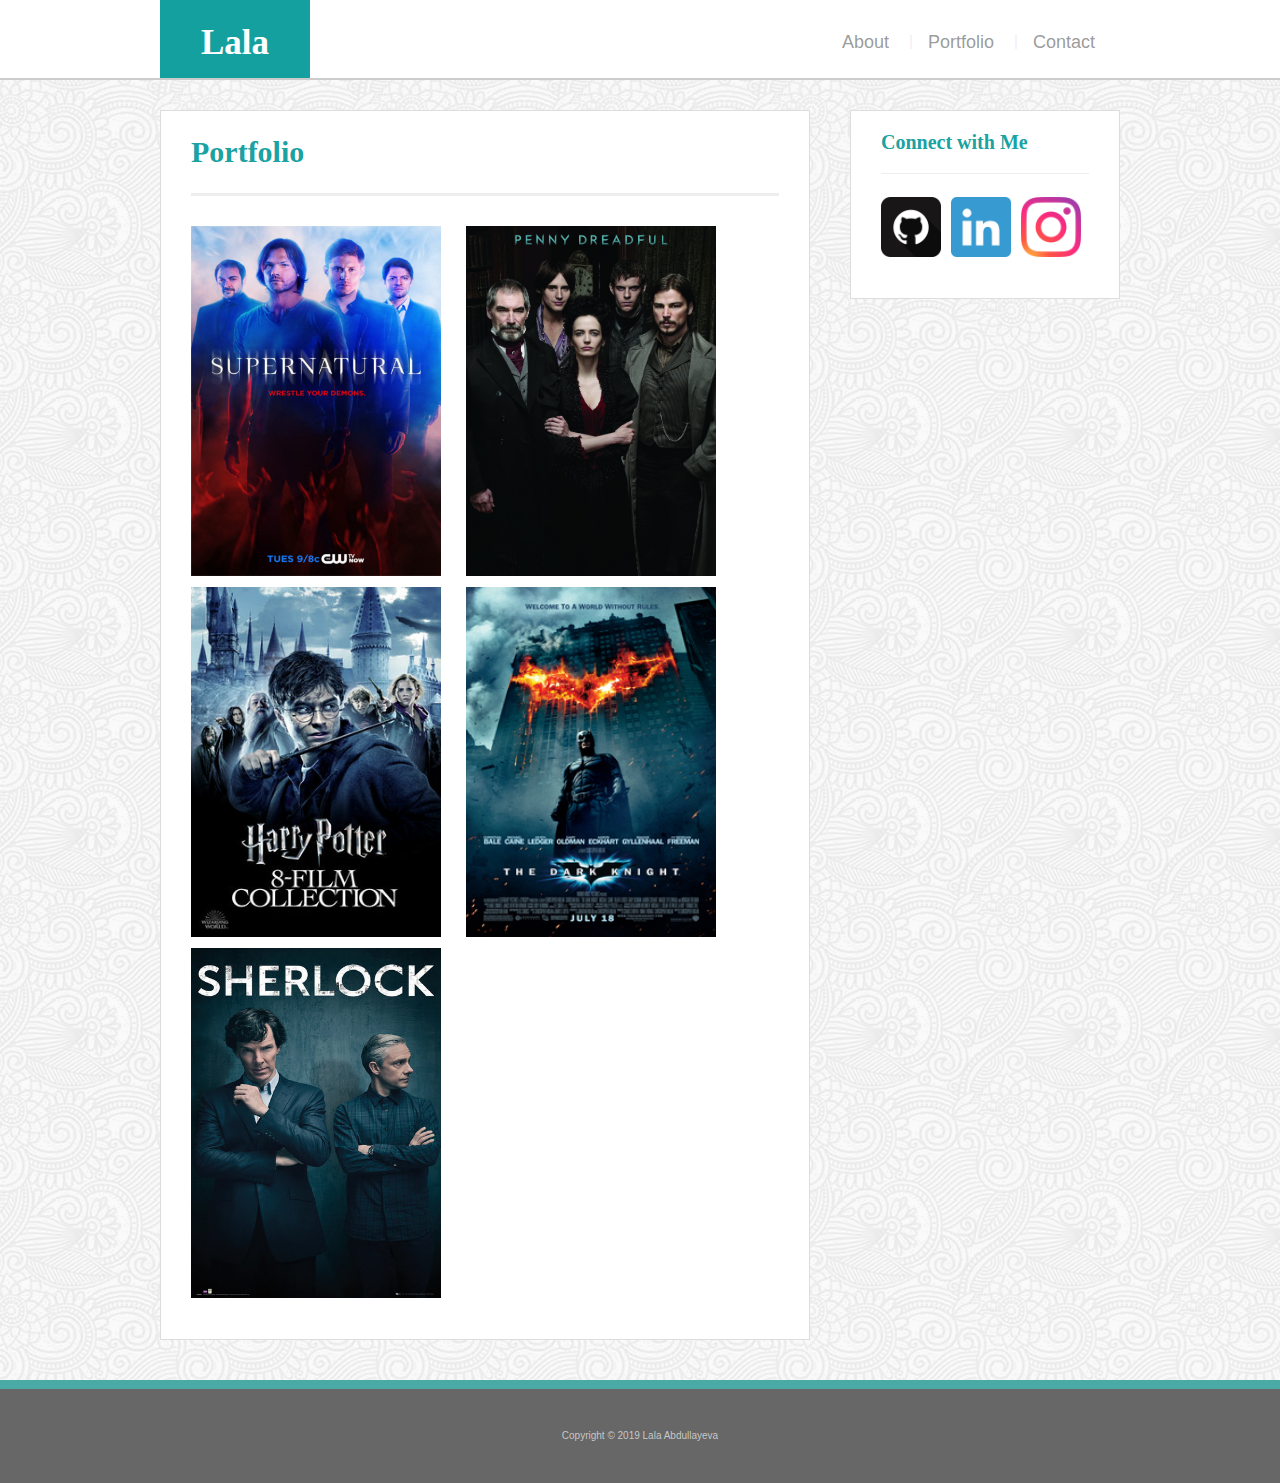
==== portfolio.html @ f46c1180 "initial commit" ====
<!DOCTYPE html>
<html lang="en">

<head>
    <meta charset="UTF-8">
    <meta name="viewport" content="width=device-width, initial-scale=1.0">
    <meta http-equiv="X-UA-Compatible" content="ie=edge">

    <link rel="stylesheet" type="text/css" href="assets/css/reset.css">
    <link rel="stylesheet" type="text/css" href="assets/css/style.css">


    <title>Lala | Portfolio</title>

</head>

<body>

    <header id="header">
        <div class="container">
            <a href="index.html"><h1 id="logo">Lala</h1></a>
            <nav>
                <a href="index.html">About <p id="pipe">|</p> </a>
                <a href="portfolio.html">Portfolio <p id="pipe">|</p> </a>
                <a href="contact.html">Contact</a>
            </nav>
        </div>
    </header>


    <div id="main-container" class="container">
            <section class="main-section">
               <div class="page-header">
                 <h3>Portfolio</h3>
                 <img src="assets/images/spn.png" width=250px height=350>
                 <img src="assets/images/PD.jpg" width=250px height=350>
                 <img src="assets/images/HP.jpg" width=250px height=350>
                 <img src="assets/images/dk.jpg" width=250px height=350>
                 <img src="assets/images/SL.jpg" width=250px height=350>
               </div>
        

            </section>
        
            <section class="sidebar">
              <div id="connect">
                <div class="page-header">
                <h4>Connect with Me</h4>
              </div>
        
                <a href="http://github.com"><img src="assets/images/github.png" class="social" alt="GitHub" /></a>
                <a href="http://linkedin.com"><img src="assets/images/linkedin.png" class="social" alt="LinkedIn" /></a>
                <a href="http://instagram.com"><img src="assets/images/instagram.png" class="social" alt="Instagram" /></a>
              </div>
            </section>
          </div>


          <footer>
            <div class="container">
              Copyright &copy; 2019 Lala Abdullayeva
            </div>
          </footer>

</body>

</html>
---- assets/css/style.css ----
body {
  font-family: Arial, "Helvetica Neue", Helvetica, sans-serif;
  font-size: 18px;
  line-height: 34px;
  background: url("../images/full-bloom.png");
}

* {
  box-sizing: border-box;
}

.container {
  width: 100%;
  max-width: 960px;
  margin: 0 auto;
  clear: both;
}

#header {
  position: fixed;
  /* z-index: 99; */
  width: 100%;
  height: 80px;
  /* margin: 0 0 30px; */
  /* overflow: auto; */
  color:white;
  background: white;
  border-bottom: 2px solid rgba(204, 204, 204, 0.993);
}

#logo {
  float: left;
  height: 78px;
  width: 150px;
  font-family: Georgia, Times, "Times New Roman", serif;
  font-size: 35px;
  font-weight: 800;
  line-height: 85px;
  text-align: center;
  color:white;
  background: rgba(4, 153, 153, 0.933);
  }

  nav {
    float: right;
    padding: 25px;
  }

  nav a {
    display: inline-block;
    padding-left: 5px;
    margin-left: 5px;
    line-height: 18px;
    color: rgba(153, 153, 153, 0.993);
    text-decoration: none;
  }

  #pipe {
    color: #efefef;
    float: right;
    padding-left: 10px;
    margin-left: 10px;
    margin-top: -7px;
    font-weight: 1px;
  }

    /* main and about page */

  .sidebar {
    float: right;
    width: 100%;
    max-width: 270px;
    padding: 30px;
    margin-bottom: 20px;
    background: white;
    border: 1px solid rgba(221, 221, 221, 0.993);
  }

  h4 {
    padding-bottom: 20px;
    margin-top:-10px;
    margin-bottom: 15px;
    line-height: 22px;
    border-bottom: 1px solid rgb(238, 238, 238);
    font-family: Georgia, Times, "Times New Roman", serif;
    font-size: 20px;
    font-weight: 800;
    color: rgba(4, 153, 153, 0.933);
  }
  
  .social {
    width: 60px;
    margin-top: 8px;
    margin-right: 5px;
  }
  
  #main-container {
    padding-top: 110px;
  }
  
  .main-section {
    float: left;
    width: 100%;
    max-width: 650px;
    padding: 30px;
    margin: 0 0 40px;
    background: white;
    border: 1px solid rgba(221, 221, 221, 0.993);
  }
  
  h3 {
    margin-bottom: 30px;
    line-height: 22px;
    border-bottom: 3px solid rgb(238, 238, 238);
    height: 55px;
    font-family: Georgia, Times, "Times New Roman", serif;
    font-size: 30px;
    font-weight: 800;
    color: rgba(4, 153, 153, 0.933);
  }

  p {
    font-family: Arial, Helvetica, sans-serif ;
    font-size: 15px ;
    color: rgb(92, 89, 89);
    line-height: 30px;
    margin-left: 0;
    margin-bottom: 15px;
  }

  img {
    margin-right:20px
  }

  footer {
    padding: 30px;
    clear: both;
    background: rgba(102, 102, 102, 0.993);
    border-top: 9px solid #4aaaa5;
    text-align: center;
    font-size: 10px;
    color: white;
    color: rgba(204, 204, 204, 0.993);
  }

  /*contact page */
  p1 {
    color: rgba(102, 100, 100, 0.993);
    font-weight: 2px;
    font-size: 18px;
    margin-left: 4px;
  }
  
  input, textarea {
    width: 100%;
    padding: 10px;
    margin:5px;
    border: 1px solid rgba(231, 228, 228, 0.993);
    box-sizing: border-box;
    font-size: 15px;
  }
  textarea{
    height: 200px
  }

  .form-submit-button {
    background: rgba(4, 153, 153, 0.933);
    width: 130px;
    padding: 10px;
    font-size: 20px;
    color: white;
  }

  /* portfolio page */
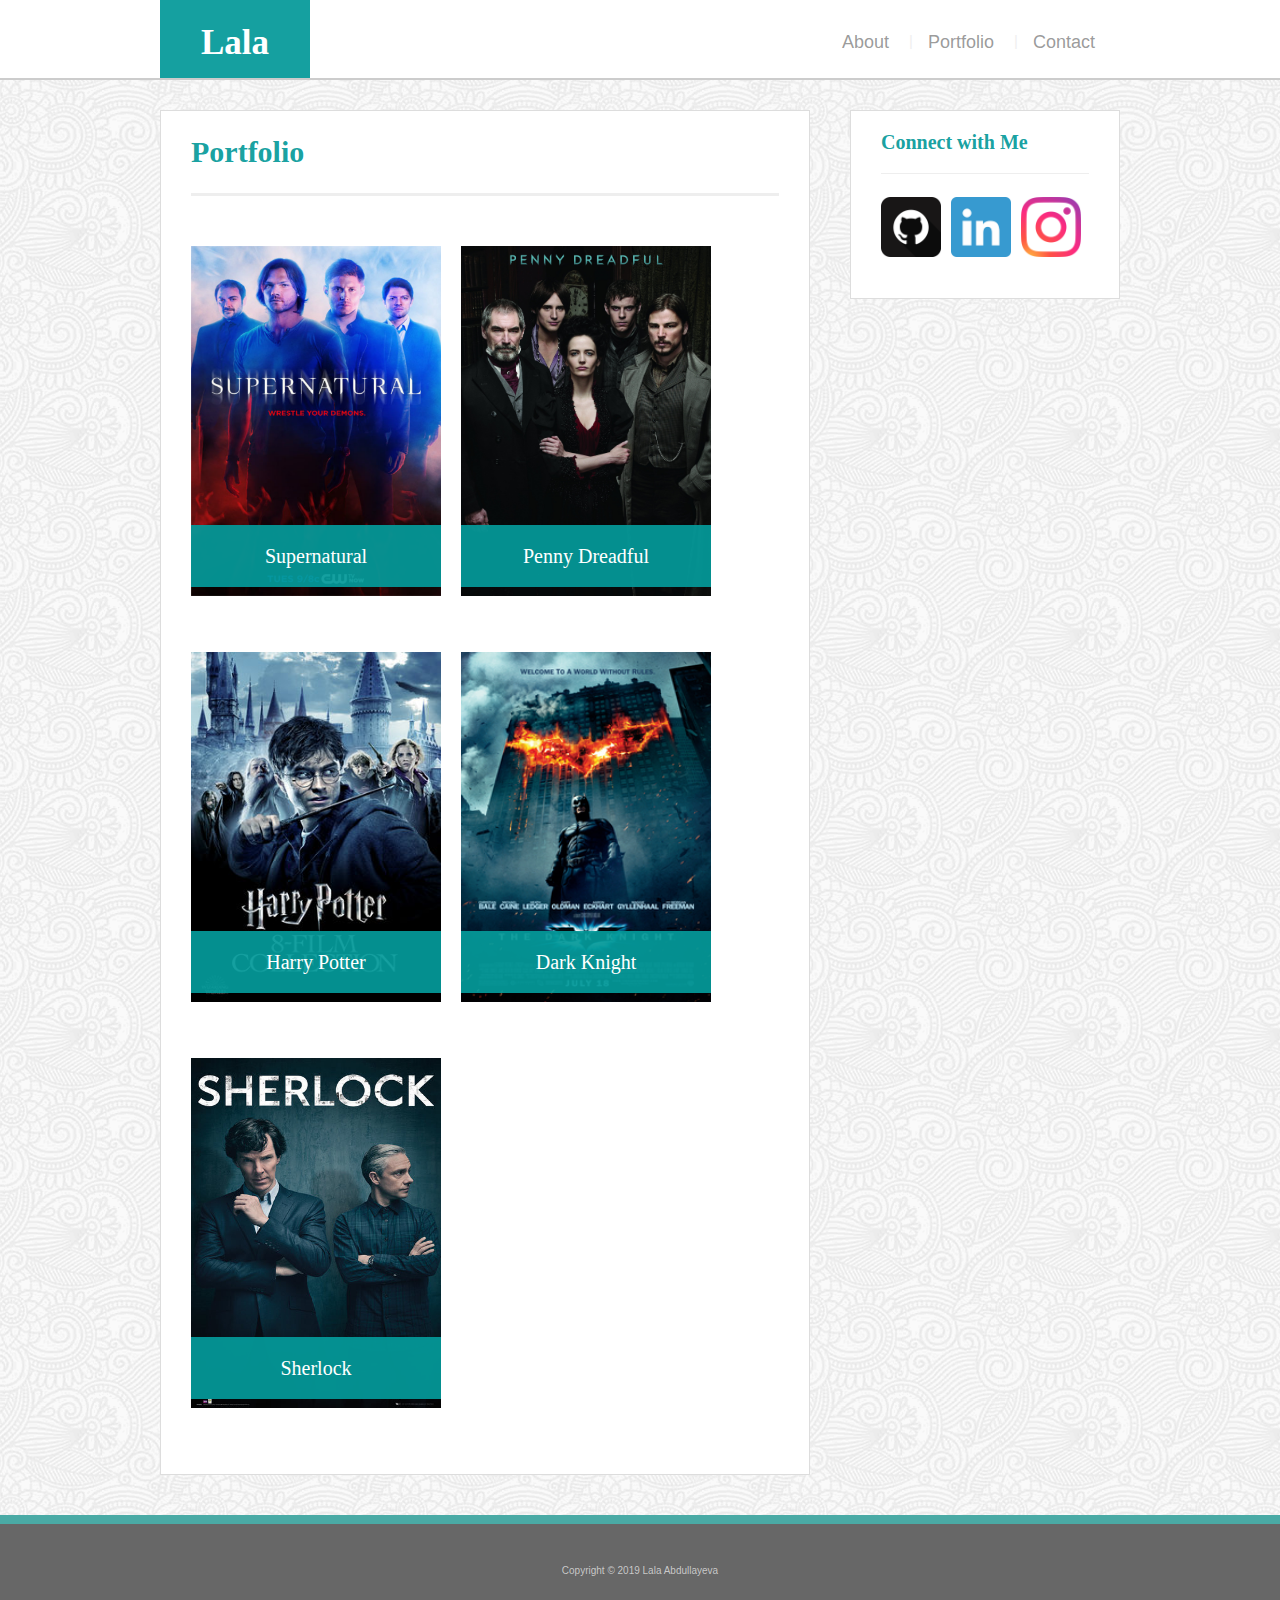
==== commit e91b1430: "initial commit" ====
--- a/portfolio.html
+++ b/portfolio.html
@@ -29,17 +29,33 @@
 
 
     <div id="main-container" class="container">
+
             <section class="main-section">
                <div class="page-header">
                  <h3>Portfolio</h3>
+                </div>
+
+                <div class="example">
                  <img src="assets/images/spn.png" width=250px height=350>
+                 <h4>Supernatural</h4>
+                </div>
+                <div class="example">
                  <img src="assets/images/PD.jpg" width=250px height=350>
+                 <h4>Penny Dreadful</h4>
+                </div>
+                <div class="example">
                  <img src="assets/images/HP.jpg" width=250px height=350>
+                 <h4>Harry Potter</h4>
+                </div>
+                 <div class="example">
                  <img src="assets/images/dk.jpg" width=250px height=350>
+                 <h4>Dark Knight</h4>
+                </div>
+                 <div class="example">
                  <img src="assets/images/SL.jpg" width=250px height=350>
-               </div>
+                 <h4>Sherlock</h4>
+                </div>
         
-
             </section>
         
             <section class="sidebar">
--- a/assets/css/style.css
+++ b/assets/css/style.css
@@ -18,14 +18,12 @@
 
 #header {
   position: fixed;
-  /* z-index: 99; */
   width: 100%;
   height: 80px;
-  /* margin: 0 0 30px; */
-  /* overflow: auto; */
   color:white;
   background: white;
   border-bottom: 2px solid rgba(204, 204, 204, 0.993);
+  z-index:5;
 }
 
 #logo {
@@ -173,5 +171,23 @@
 
   /* portfolio page */
 
-
-
+  .example {
+    position:relative;
+    float: left;
+    margin-top: 20px;
+    margin-right: 0;
+    margin-bottom: 25px;
+  }
+  
+  .example h4 {
+    background:  rgba(4, 153, 153, 0.933);
+    border-bottom: 0;
+    position: absolute;
+    width: 250px;
+    bottom: 20px;
+    padding: 20px;
+    margin: 0;
+    color: white;
+    text-align: center;
+    font-weight: 200;
+  }